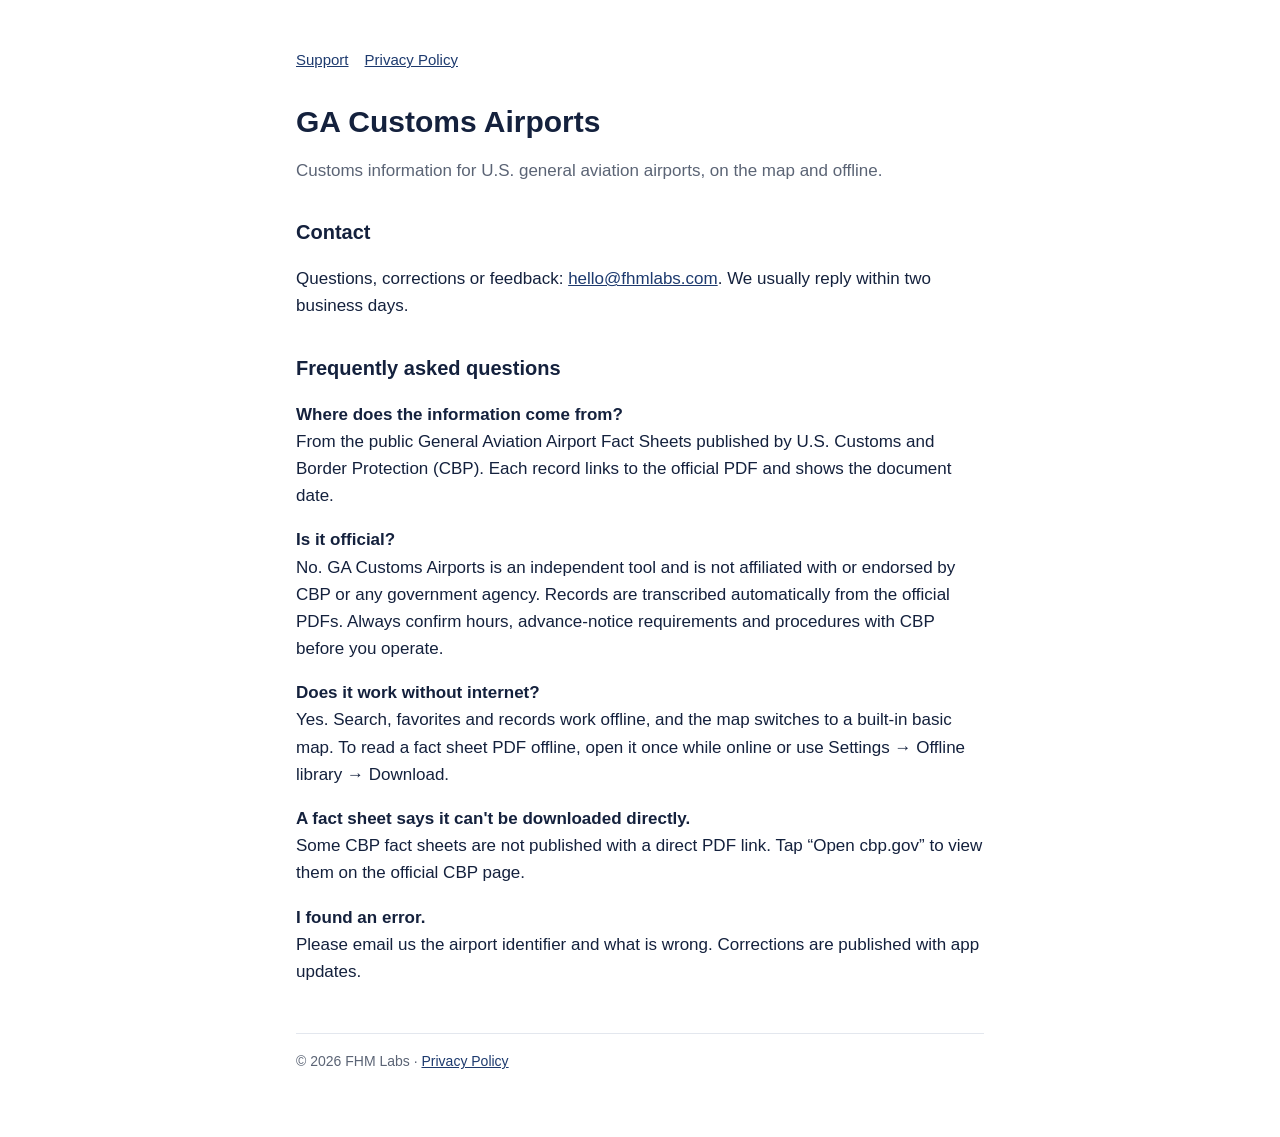
==== index.html @ 643c5671 "Support and privacy pages for GA Customs Airports" ====
<!doctype html>
<html lang="en">
<head>
<meta charset="utf-8">
<meta name="viewport" content="width=device-width, initial-scale=1">
<title>GA Customs Airports — Support</title>
<link rel="stylesheet" href="style.css">
</head>
<body>
<main>
<nav><a href="./">Support</a><a href="privacy.html">Privacy Policy</a></nav>
<h1>GA Customs Airports</h1>
<p class="muted">Customs information for U.S. general aviation airports, on the map and offline.</p>

<h2>Contact</h2>
<p>Questions, corrections or feedback: <a href="mailto:hello@fhmlabs.com">hello@fhmlabs.com</a>. We usually reply within two business days.</p>

<h2>Frequently asked questions</h2>
<p><strong>Where does the information come from?</strong><br>
From the public General Aviation Airport Fact Sheets published by U.S. Customs and Border Protection (CBP). Each record links to the official PDF and shows the document date.</p>
<p><strong>Is it official?</strong><br>
No. GA Customs Airports is an independent tool and is not affiliated with or endorsed by CBP or any government agency. Records are transcribed automatically from the official PDFs. Always confirm hours, advance-notice requirements and procedures with CBP before you operate.</p>
<p><strong>Does it work without internet?</strong><br>
Yes. Search, favorites and records work offline, and the map switches to a built-in basic map. To read a fact sheet PDF offline, open it once while online or use Settings → Offline library → Download.</p>
<p><strong>A fact sheet says it can't be downloaded directly.</strong><br>
Some CBP fact sheets are not published with a direct PDF link. Tap “Open cbp.gov” to view them on the official CBP page.</p>
<p><strong>I found an error.</strong><br>
Please email us the airport identifier and what is wrong. Corrections are published with app updates.</p>

<footer>© 2026 FHM Labs · <a href="privacy.html">Privacy Policy</a></footer>
</main>
</body>
</html>
---- style.css ----
:root { --bg:#ffffff; --fg:#14213d; --muted:#5b6475; --accent:#1d3a6e; --line:#e3e7ee; }
@media (prefers-color-scheme: dark) { :root { --bg:#0f1624; --fg:#e8ecf3; --muted:#a3acbd; --accent:#8fb3ff; --line:#253047; } }
* { box-sizing: border-box; }
body { margin:0; background:var(--bg); color:var(--fg); font:17px/1.6 -apple-system, BlinkMacSystemFont, "Segoe UI", Roboto, sans-serif; }
main { max-width: 720px; margin: 0 auto; padding: 48px 16px 64px; }
h1 { font-size: 30px; line-height: 1.2; margin: 0 0 4px; }
h2 { font-size: 20px; margin: 32px 0 8px; }
p, li { color: var(--fg); }
.muted { color: var(--muted); }
a { color: var(--accent); }
nav { display:flex; gap:16px; margin: 0 0 32px; font-size: 15px; }
.note { border-left: 3px solid var(--accent); padding: 8px 14px; background: color-mix(in srgb, var(--accent) 8%, transparent); }
footer { margin-top: 48px; padding-top: 16px; border-top: 1px solid var(--line); font-size: 14px; color: var(--muted); }
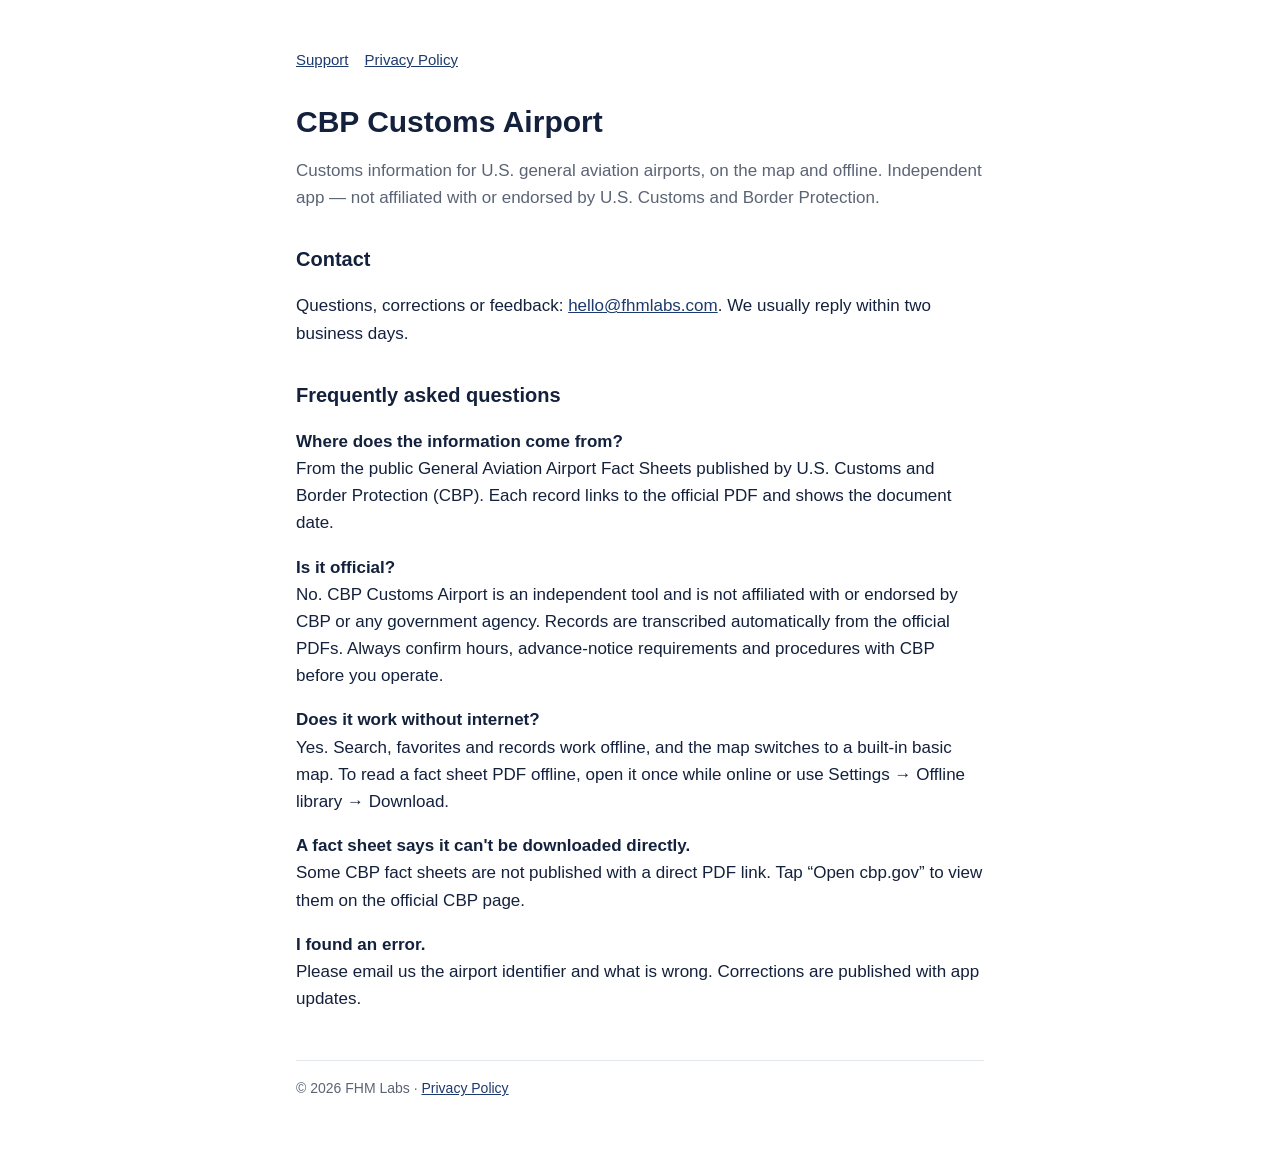
==== commit d6f909a3: "Rename app to CBP Customs Airport; stronger independence notice" ====
--- a/index.html
+++ b/index.html
@@ -3,14 +3,14 @@
 <head>
 <meta charset="utf-8">
 <meta name="viewport" content="width=device-width, initial-scale=1">
-<title>GA Customs Airports — Support</title>
+<title>CBP Customs Airport — Support</title>
 <link rel="stylesheet" href="style.css">
 </head>
 <body>
 <main>
 <nav><a href="./">Support</a><a href="privacy.html">Privacy Policy</a></nav>
-<h1>GA Customs Airports</h1>
-<p class="muted">Customs information for U.S. general aviation airports, on the map and offline.</p>
+<h1>CBP Customs Airport</h1>
+<p class="muted">Customs information for U.S. general aviation airports, on the map and offline. Independent app — not affiliated with or endorsed by U.S. Customs and Border Protection.</p>
 
 <h2>Contact</h2>
 <p>Questions, corrections or feedback: <a href="mailto:hello@fhmlabs.com">hello@fhmlabs.com</a>. We usually reply within two business days.</p>
@@ -19,7 +19,7 @@
 <p><strong>Where does the information come from?</strong><br>
 From the public General Aviation Airport Fact Sheets published by U.S. Customs and Border Protection (CBP). Each record links to the official PDF and shows the document date.</p>
 <p><strong>Is it official?</strong><br>
-No. GA Customs Airports is an independent tool and is not affiliated with or endorsed by CBP or any government agency. Records are transcribed automatically from the official PDFs. Always confirm hours, advance-notice requirements and procedures with CBP before you operate.</p>
+No. CBP Customs Airport is an independent tool and is not affiliated with or endorsed by CBP or any government agency. Records are transcribed automatically from the official PDFs. Always confirm hours, advance-notice requirements and procedures with CBP before you operate.</p>
 <p><strong>Does it work without internet?</strong><br>
 Yes. Search, favorites and records work offline, and the map switches to a built-in basic map. To read a fact sheet PDF offline, open it once while online or use Settings → Offline library → Download.</p>
 <p><strong>A fact sheet says it can't be downloaded directly.</strong><br>
